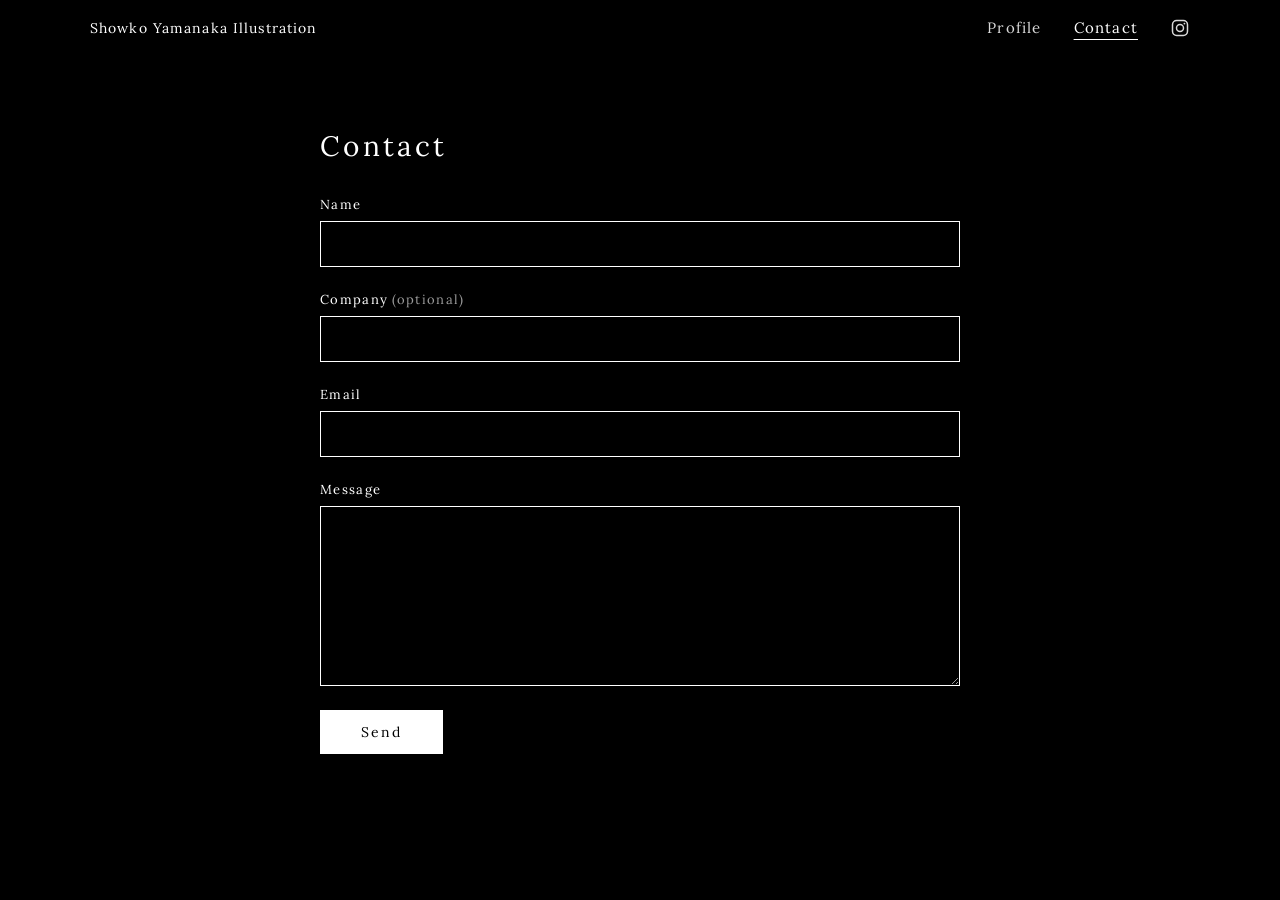
==== contact.html @ 4f4ba909 "Initial commit: Showko Yamanaka Illustration site Scrolling illustration page (index.html) with menu" ====
<!doctype html>
<html lang="ja">
<head>
<meta charset="utf-8">
<meta name="viewport" content="width=device-width, initial-scale=1">
<title>Contact | Showko Yamanaka Illustration</title>
<link rel="preconnect" href="https://fonts.googleapis.com">
<link rel="preconnect" href="https://fonts.gstatic.com" crossorigin>
<link href="https://fonts.googleapis.com/css2?family=Lora:wght@400;500&display=swap" rel="stylesheet">
<link rel="stylesheet" href="site.css">
</head>
<body>
<header class="menubar">
  <div class="title">Showko Yamanaka Illustration</div>
  <nav>
    <a href="profile.html">Profile</a>
    <a href="contact.html" aria-current="page">Contact</a>
    <a class="insta" href="https://www.instagram.com/showkoyamanaka/" target="_blank" rel="noopener noreferrer" aria-label="Instagram">
      <svg viewBox="0 0 24 24" width="20" height="20" fill="none" stroke="currentColor" stroke-width="1.8" aria-hidden="true"><rect x="3" y="3" width="18" height="18" rx="5"/><circle cx="12" cy="12" r="4.2"/><circle cx="17.3" cy="6.7" r="1.1" fill="currentColor" stroke="none"/></svg>
    </a>
  </nav>
</header>

<main class="page">
  <h1>Contact</h1>
  <form class="form" id="contact-form" method="post" novalidate>
    <label>Name
      <input type="text" name="name" autocomplete="name" required>
    </label>
    <label>Company <span style="opacity:.6">(optional)</span>
      <input type="text" name="company" autocomplete="organization">
    </label>
    <label>Email
      <input type="email" name="email" autocomplete="email" required>
    </label>
    <label>Message
      <textarea name="message" required></textarea>
    </label>
    <input class="hp" type="text" name="website" tabindex="-1" autocomplete="off" aria-hidden="true">
    <button type="submit">Send</button>
    <p class="note" id="form-note" role="status" aria-live="polite"></p>
  </form>
</main>

<script>
// ===== 送信先の設定 =====
// 通常は、Send を押すと、入力内容が入ったメールを MAIL_TO 宛てに作成して、お使いのメールソフトで開く(mailto 方式)。
// フォーム受信サービス(例: Formspree の https://formspree.io/f/xxxxxxxx)を使う場合は FORM_ENDPOINT に URL を入れると、
// メールソフトを開かず、ページ上でそのまま送信される。
const MAIL_TO = 'showko_sub_email@yahoo.co.jp';
const FORM_ENDPOINT = '';

const form = document.getElementById('contact-form');
const note = document.getElementById('form-note');
form.addEventListener('submit', async e => {
  e.preventDefault();
  note.textContent = '';
  const data = new FormData(form);
  if (data.get('website')) return;                                  // 隠し欄が埋まっていたら送らない
  const name = (data.get('name') || '').trim(), email = (data.get('email') || '').trim(), message = (data.get('message') || '').trim(), company = (data.get('company') || '').trim();
  if (!name || !message || !/^[^@\s]+@[^@\s]+\.[^@\s]+$/.test(email)) {
    note.textContent = 'Please fill in all fields with a valid email address.';
    return;
  }
  if (!FORM_ENDPOINT) {                                              // mailto 方式: メールソフトを開く
    const subject = 'Contact from ' + name;
    const body = message + '\n\n---\nName: ' + name + '\nEmail: ' + email + (company ? '\nCompany: ' + company : '');
    location.href = 'mailto:' + MAIL_TO + '?subject=' + encodeURIComponent(subject) + '&body=' + encodeURIComponent(body);
    note.textContent = 'Your email app should open with the message ready. Please press send there to finish.';
    return;
  }
  const btn = form.querySelector('button'); btn.disabled = true;
  try {
    const res = await fetch(FORM_ENDPOINT, { method: 'POST', headers: { Accept: 'application/json' }, body: data });
    if (!res.ok) throw new Error(res.status);
    form.reset(); note.textContent = 'Thank you. Your message has been sent.';
  } catch (err) {
    note.textContent = 'Sorry, the message could not be sent. Please try again later.';
  } finally { btn.disabled = false; }
});
</script>
</body>
</html>
---- site.css ----
/* サイト共通: 上のメニューバーと、黒背景のページの基本スタイル */
:root { --menu-h: 56px; --menu-max: 1100px; }  /* --menu-max = メニューバーの中身が横に広がる限界(これより広い画面では中央に寄る) */
html, body { margin: 0; background: #000; color: #fff; }
body { font-family: "Lora", "Hiragino Mincho ProN", "Yu Mincho", serif; }  /* Lora(Google Fonts)。日本語は明朝体で代用 */

/* メニューバー: 黒背景・白文字。上に固定(スクロールしても残る) */
.menubar {
  position: sticky; top: 0; z-index: 100;
  box-sizing: border-box; height: var(--menu-h);
  display: flex; align-items: center; justify-content: space-between; gap: 16px;
  --menu-pad: clamp(16px, 3vw, 32px);
  padding: 0 max(var(--menu-pad), calc((100% - var(--menu-max)) / 2));
  background: #000; color: #fff;
}
.menubar .title { font-size: clamp(12px, 1.8vw, 14px); letter-spacing: .08em; white-space: nowrap; }  /* タイトル(リンクではない) */
.menubar nav { display: flex; gap: clamp(16px, 3vw, 32px); }
.menubar nav a { color: #fff; text-decoration: none; font-size: clamp(13px, 2vw, 15px); letter-spacing: .08em; opacity: .85; transition: opacity .2s; }
.menubar nav a:hover, .menubar nav a:focus-visible, .menubar nav a[aria-current="page"] { opacity: 1; text-decoration: underline; text-underline-offset: 6px; }

.menubar nav .insta { display: inline-flex; align-items: center; }  /* Instagram アイコン(Contact の右隣) */
.menubar nav .insta svg { display: block; }

/* 中身のページ(Profile / Contact)共通 */
.page { max-width: 640px; margin: 0 auto; padding: clamp(32px, 8vw, 72px) 20px 96px; }
.page h1 { font-size: clamp(22px, 4vw, 28px); font-weight: 400; letter-spacing: .12em; margin: 0 0 32px; }

/* フォーム */
.form label { display: block; margin: 0 0 24px; font-size: 13px; letter-spacing: .1em; }
.form input, .form textarea {
  display: block; width: 100%; box-sizing: border-box; margin-top: 8px; padding: 12px 14px;
  background: #000; color: #fff; border: 1px solid #fff; border-radius: 0;
  font: inherit; font-size: 16px; letter-spacing: .04em;
}
.form textarea { min-height: 180px; resize: vertical; }
.form input:focus, .form textarea:focus { outline: 2px solid #fff; outline-offset: 2px; }
.form button {
  padding: 12px 40px; background: #fff; color: #000; border: 1px solid #fff; border-radius: 0;
  font: inherit; font-size: 14px; letter-spacing: .14em; cursor: pointer; transition: background .2s, color .2s;
}
.form button:hover:not(:disabled), .form button:focus-visible { background: #000; color: #fff; }
.form button:disabled { opacity: .5; cursor: default; }
.form .note { margin: 20px 0 0; font-size: 14px; line-height: 1.7; min-height: 1.7em; }
.hp { position: absolute; left: -9999px; }   /* スパム対策の隠し欄(人は入力しない) */
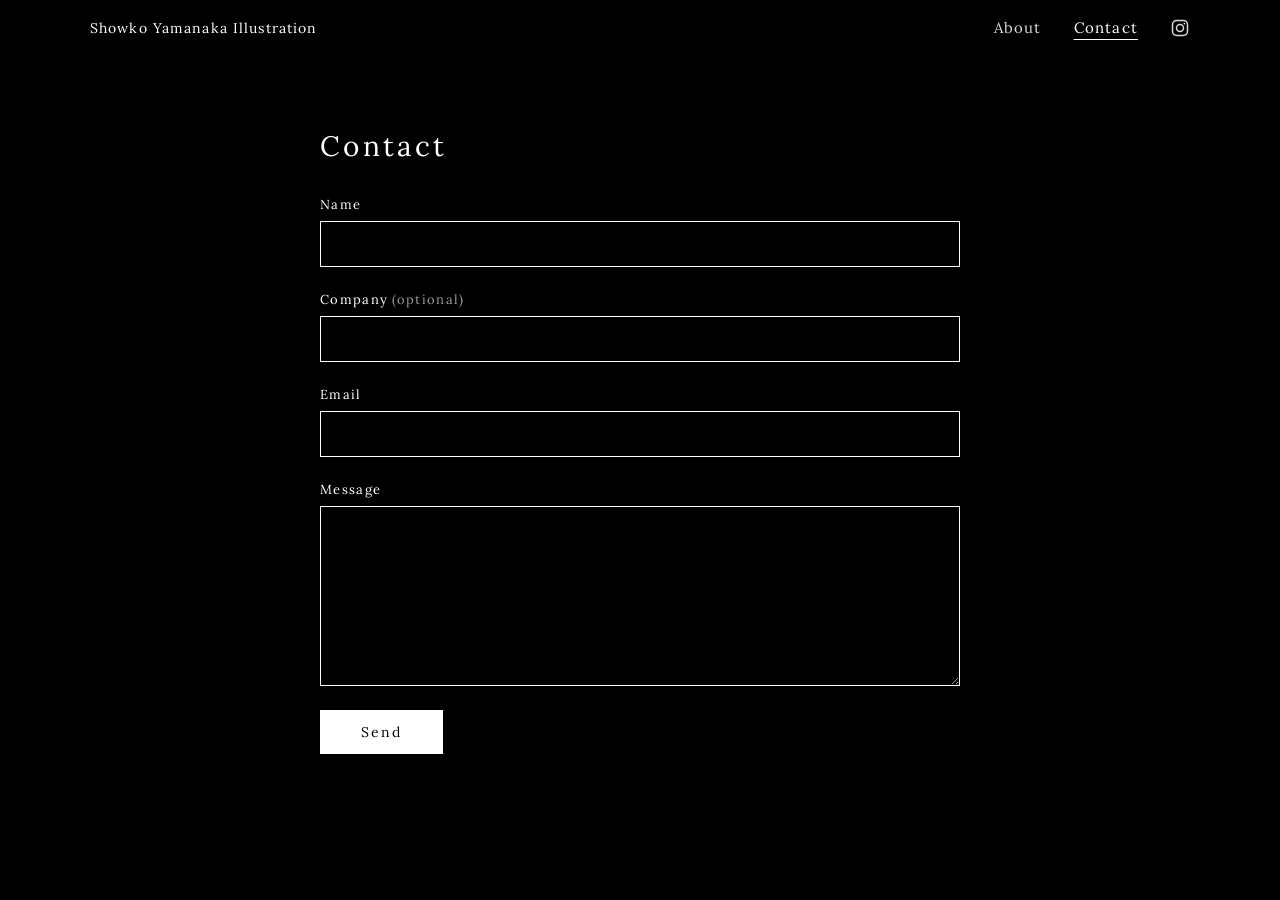
==== commit ca74f47c: "About ページを追加(メニューの Profile を About に変更) - about.html: 日本語と英語のプロフィール、お問い合わせへの案内 - profile.html は abou" ====
--- a/contact.html
+++ b/contact.html
@@ -13,7 +13,7 @@
 <header class="menubar">
   <div class="title">Showko Yamanaka Illustration</div>
   <nav>
-    <a href="profile.html">Profile</a>
+    <a href="about.html">About</a>
     <a href="contact.html" aria-current="page">Contact</a>
     <a class="insta" href="https://www.instagram.com/showkoyamanaka/" target="_blank" rel="noopener noreferrer" aria-label="Instagram">
       <svg viewBox="0 0 24 24" width="20" height="20" fill="none" stroke="currentColor" stroke-width="1.8" aria-hidden="true"><rect x="3" y="3" width="18" height="18" rx="5"/><circle cx="12" cy="12" r="4.2"/><circle cx="17.3" cy="6.7" r="1.1" fill="currentColor" stroke="none"/></svg>
--- a/site.css
+++ b/site.css
@@ -41,3 +41,12 @@
 .form button:disabled { opacity: .5; cursor: default; }
 .form .note { margin: 20px 0 0; font-size: 14px; line-height: 1.7; min-height: 1.7em; }
 .hp { position: absolute; left: -9999px; }   /* スパム対策の隠し欄(人は入力しない) */
+
+/* About ページ */
+.about p { margin: 0 0 1.4em; font-size: 15px; line-height: 2; letter-spacing: .04em; }
+.about section[lang="en"] p { line-height: 1.8; letter-spacing: .02em; }
+.about .lead { font-size: clamp(16px, 2.6vw, 19px); letter-spacing: .12em; margin-bottom: 1.8em; }  /* 冒頭のキャッチコピー */
+.about .contact { margin-top: 2em; }
+.about a { color: #fff; text-underline-offset: 4px; }
+.about a:hover, .about a:focus-visible { opacity: .75; }
+.about hr { border: 0; border-top: 1px solid rgba(255, 255, 255, .35); margin: 56px 0; width: 48px; }  /* 日本語と英語の区切りの短い線 */
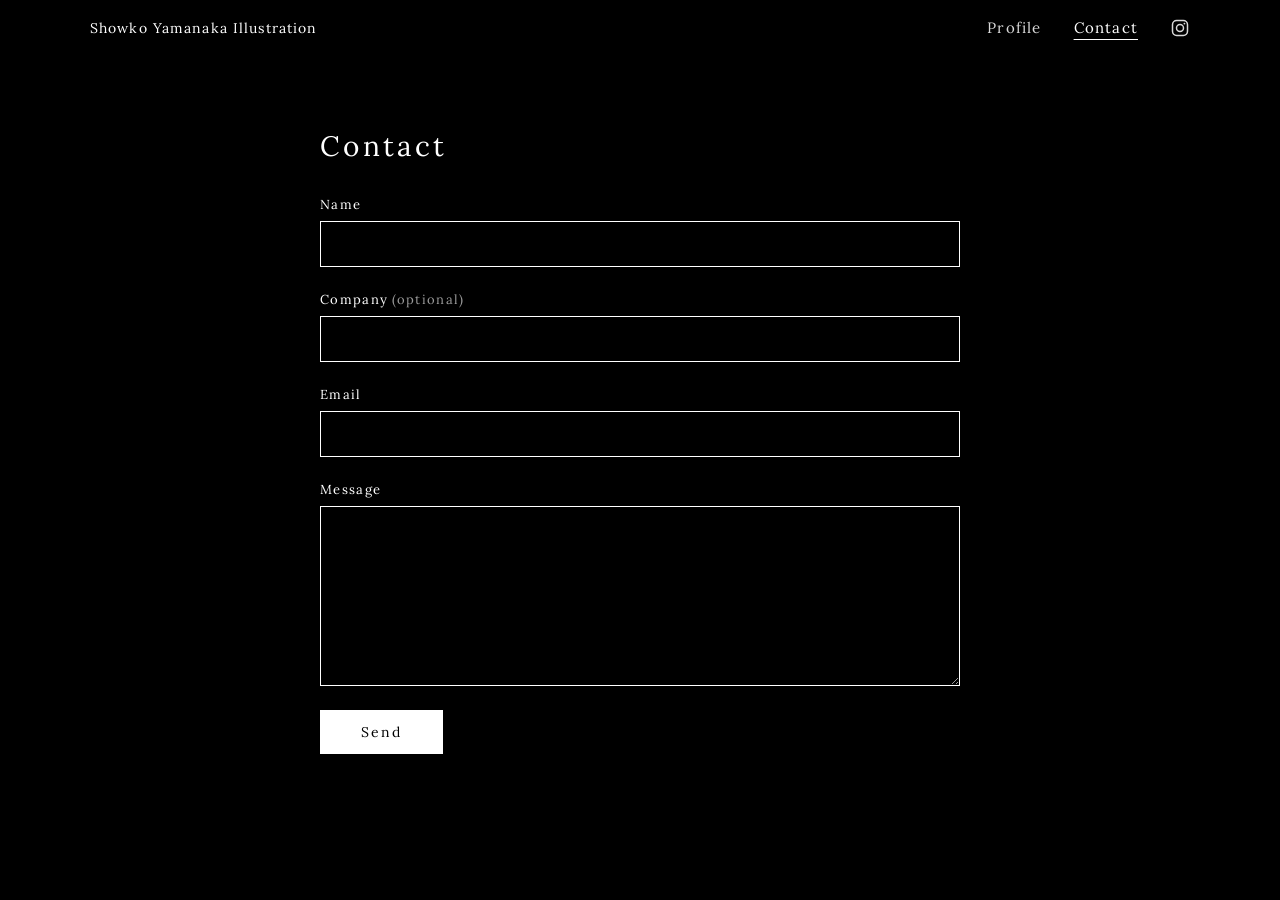
==== commit 7f62d5d6: "About ではなく Profile ページとして作り直し - 内容を profile.html に移し、見出し・メニューを Profile に戻す - about.html を削除  Co-Auth" ====
--- a/contact.html
+++ b/contact.html
@@ -13,7 +13,7 @@
 <header class="menubar">
   <div class="title">Showko Yamanaka Illustration</div>
   <nav>
-    <a href="about.html">About</a>
+    <a href="profile.html">Profile</a>
     <a href="contact.html" aria-current="page">Contact</a>
     <a class="insta" href="https://www.instagram.com/showkoyamanaka/" target="_blank" rel="noopener noreferrer" aria-label="Instagram">
       <svg viewBox="0 0 24 24" width="20" height="20" fill="none" stroke="currentColor" stroke-width="1.8" aria-hidden="true"><rect x="3" y="3" width="18" height="18" rx="5"/><circle cx="12" cy="12" r="4.2"/><circle cx="17.3" cy="6.7" r="1.1" fill="currentColor" stroke="none"/></svg>
--- a/site.css
+++ b/site.css
@@ -42,11 +42,11 @@
 .form .note { margin: 20px 0 0; font-size: 14px; line-height: 1.7; min-height: 1.7em; }
 .hp { position: absolute; left: -9999px; }   /* スパム対策の隠し欄(人は入力しない) */
 
-/* About ページ */
-.about p { margin: 0 0 1.4em; font-size: 15px; line-height: 2; letter-spacing: .04em; }
-.about section[lang="en"] p { line-height: 1.8; letter-spacing: .02em; }
-.about .lead { font-size: clamp(16px, 2.6vw, 19px); letter-spacing: .12em; margin-bottom: 1.8em; }  /* 冒頭のキャッチコピー */
-.about .contact { margin-top: 2em; }
-.about a { color: #fff; text-underline-offset: 4px; }
-.about a:hover, .about a:focus-visible { opacity: .75; }
-.about hr { border: 0; border-top: 1px solid rgba(255, 255, 255, .35); margin: 56px 0; width: 48px; }  /* 日本語と英語の区切りの短い線 */
+/* Profile ページ */
+.profile p { margin: 0 0 1.4em; font-size: 15px; line-height: 2; letter-spacing: .04em; }
+.profile section[lang="en"] p { line-height: 1.8; letter-spacing: .02em; }
+.profile .lead { font-size: clamp(16px, 2.6vw, 19px); letter-spacing: .12em; margin-bottom: 1.8em; }  /* 冒頭のキャッチコピー */
+.profile .contact { margin-top: 2em; }
+.profile a { color: #fff; text-underline-offset: 4px; }
+.profile a:hover, .profile a:focus-visible { opacity: .75; }
+.profile hr { border: 0; border-top: 1px solid rgba(255, 255, 255, .35); margin: 56px 0; width: 48px; }  /* 日本語と英語の区切りの短い線 */
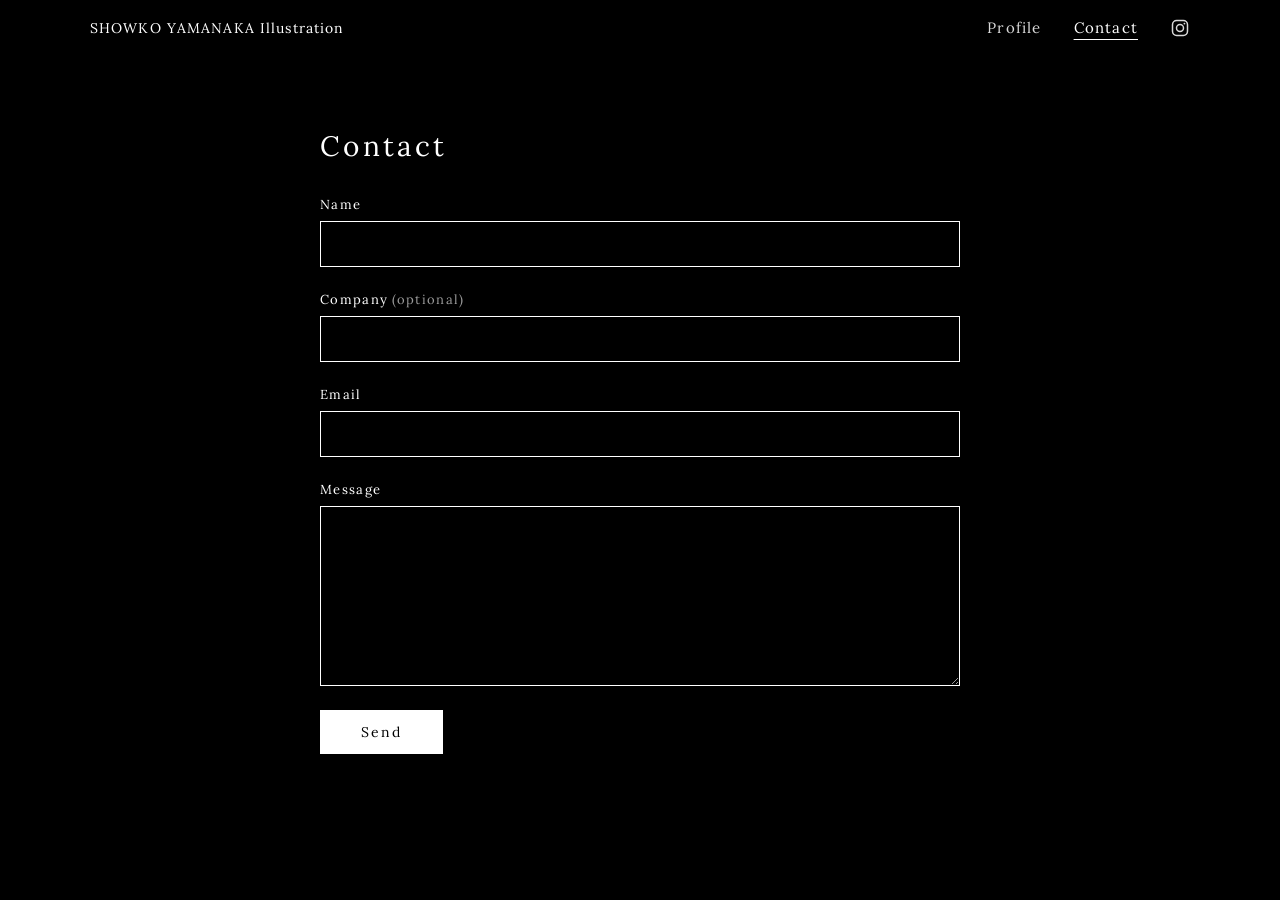
==== commit ec470968: "メニューのタイトルを SHOWKO YAMANAKA Illustration に 狭いスマホ(420px 以下)では、メニューバーの文字と間隔を詰めて 1 行に収める  Co-Authored-By" ====
--- a/contact.html
+++ b/contact.html
@@ -11,7 +11,7 @@
 </head>
 <body>
 <header class="menubar">
-  <div class="title">Showko Yamanaka Illustration</div>
+  <a class="title" href="index.html">SHOWKO YAMANAKA Illustration</a>
   <nav>
     <a href="profile.html">Profile</a>
     <a href="contact.html" aria-current="page">Contact</a>
--- a/site.css
+++ b/site.css
@@ -12,7 +12,15 @@
   padding: 0 max(var(--menu-pad), calc((100% - var(--menu-max)) / 2));
   background: #000; color: #fff;
 }
-.menubar .title { font-size: clamp(12px, 1.8vw, 14px); letter-spacing: .08em; white-space: nowrap; }  /* タイトル(リンクではない) */
+.menubar .title { font-size: clamp(12px, 1.8vw, 14px); letter-spacing: .08em; white-space: nowrap; color: #fff; text-decoration: none; }  /* タイトル(クリックでトップ index.html へ戻る) */
+.menubar .title:hover, .menubar .title:focus-visible { opacity: .75; }
+/* 幅の狭いスマホでは、タイトルとメニューの文字・間隔を詰めて、1 行に収める(大文字のタイトルが長いため) */
+@media (max-width: 420px) {
+  .menubar { gap: 10px; }
+  .menubar .title { font-size: 10.5px; letter-spacing: .03em; }
+  .menubar nav { gap: 12px; }
+  .menubar nav a { font-size: 12.5px; letter-spacing: .04em; }
+}
 .menubar nav { display: flex; gap: clamp(16px, 3vw, 32px); }
 .menubar nav a { color: #fff; text-decoration: none; font-size: clamp(13px, 2vw, 15px); letter-spacing: .08em; opacity: .85; transition: opacity .2s; }
 .menubar nav a:hover, .menubar nav a:focus-visible, .menubar nav a[aria-current="page"] { opacity: 1; text-decoration: underline; text-underline-offset: 6px; }
@@ -43,10 +51,15 @@
 .hp { position: absolute; left: -9999px; }   /* スパム対策の隠し欄(人は入力しない) */
 
 /* Profile ページ */
+/* 日本語は、<wbr> を入れた文節の区切りでだけ改行する(単語の途中で折り返さない)。入りきらない長い語は、例外として途中で折り返す */
+.profile section[lang="ja"] p { word-break: keep-all; overflow-wrap: anywhere; }
+.vh { position: absolute; width: 1px; height: 1px; margin: -1px; padding: 0; overflow: hidden; clip: rect(0 0 0 0); white-space: nowrap; border: 0; }  /* 画面には見せず、読み上げ用に残す */
 .profile p { margin: 0 0 1.4em; font-size: 15px; line-height: 2; letter-spacing: .04em; }
 .profile section[lang="en"] p { line-height: 1.8; letter-spacing: .02em; }
-.profile .lead { font-size: clamp(16px, 2.6vw, 19px); letter-spacing: .12em; margin-bottom: 1.8em; }  /* 冒頭のキャッチコピー */
+.profile .lead { font-size: clamp(16px, 2.6vw, 19px); letter-spacing: .12em; margin-bottom: 1.8em; text-align: center; padding-left: .12em; }  /* 冒頭のキャッチコピー(中央揃え。padding-left は字間による右寄りを打ち消す) */
+.profile .photo { display: block; width: min(200px, 50vw); aspect-ratio: 1; object-fit: cover; background: #888; margin: 0 auto 24px; }  /* 名前の上の画像(200px の正方形、中央揃え) */
+.profile .name { font-size: 17px; letter-spacing: .16em; margin-bottom: 1.8em; text-align: center; padding-left: .16em; }  /* 名前(中央揃え。padding-left は字間による右寄りを打ち消す。margin-bottom = 下の本文との間) */
 .profile .contact { margin-top: 2em; }
-.profile a { color: #fff; text-underline-offset: 4px; }
+.profile a { color: #fff; text-underline-offset: 4px; text-decoration-thickness: 1px; text-decoration-color: rgba(255, 255, 255, .35); }  /* 下線: 太さ 1px、白の透明度 35%(.35 を大きくすると濃くなる) */
 .profile a:hover, .profile a:focus-visible { opacity: .75; }
-.profile hr { border: 0; border-top: 1px solid rgba(255, 255, 255, .35); margin: 56px 0; width: 48px; }  /* 日本語と英語の区切りの短い線 */
+.profile section + section { margin-top: 64px; }  /* 日本語と英語の間の余白 */
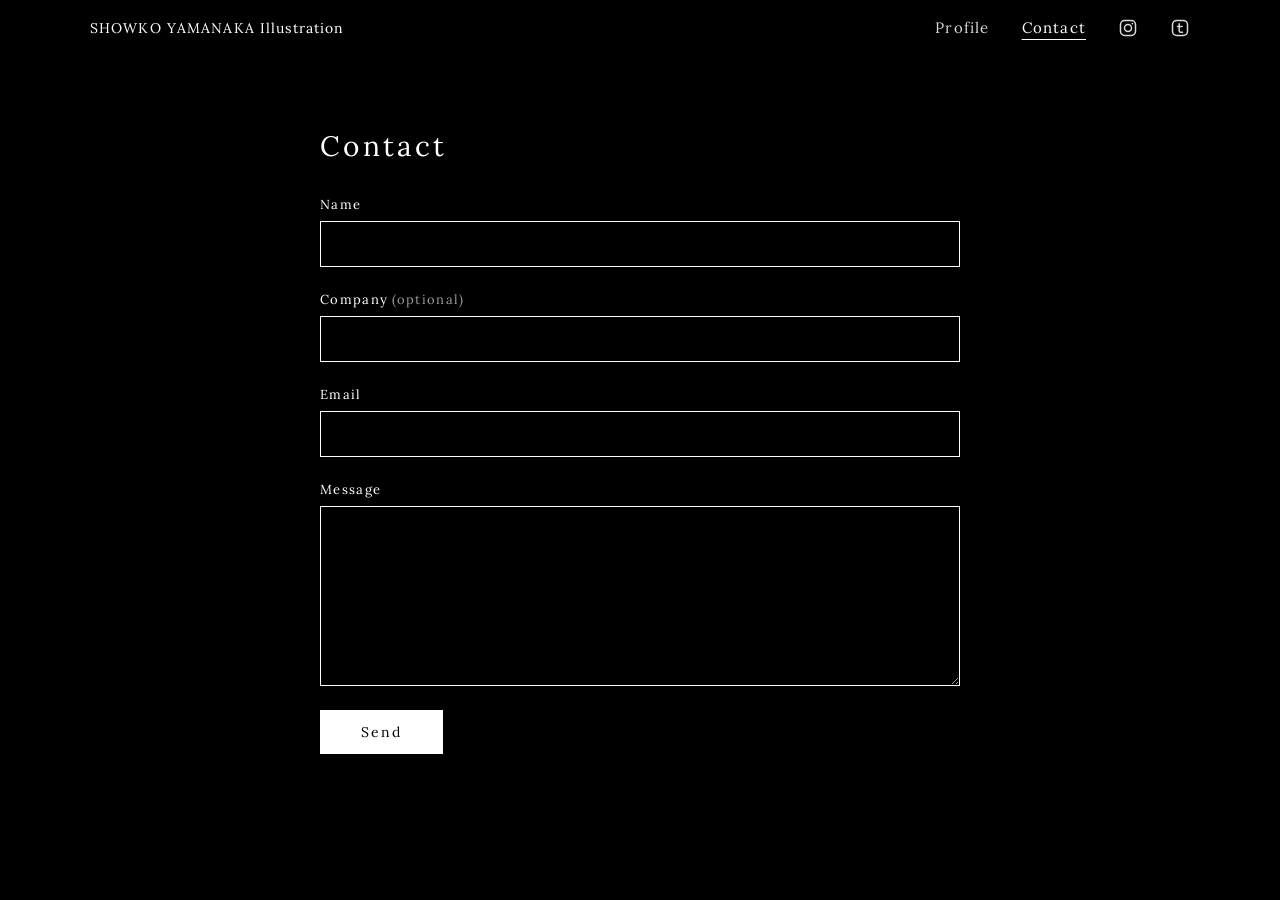
==== commit bd2dd558: "メニューに Tumblr のアイコンを追加(Instagram の右) 狭いスマホでも 1 行に収まるよう、420px 以下で余白とアイコンを詰め、380px 以下ではタイトルを 2 行に  Co-A" ====
--- a/contact.html
+++ b/contact.html
@@ -11,12 +11,15 @@
 </head>
 <body>
 <header class="menubar">
-  <a class="title" href="index.html">SHOWKO YAMANAKA Illustration</a>
+  <a class="title" href="index.html">SHOWKO YAMANAKA <span class="sub">Illustration</span></a>
   <nav>
     <a href="profile.html">Profile</a>
     <a href="contact.html" aria-current="page">Contact</a>
     <a class="insta" href="https://www.instagram.com/showkoyamanaka/" target="_blank" rel="noopener noreferrer" aria-label="Instagram">
       <svg viewBox="0 0 24 24" width="20" height="20" fill="none" stroke="currentColor" stroke-width="1.8" aria-hidden="true"><rect x="3" y="3" width="18" height="18" rx="5"/><circle cx="12" cy="12" r="4.2"/><circle cx="17.3" cy="6.7" r="1.1" fill="currentColor" stroke="none"/></svg>
+    </a>
+    <a class="insta" href="https://sh0wk0.tumblr.com/" target="_blank" rel="noopener noreferrer" aria-label="Tumblr">  <!-- Tumblr(小文字の t の形) -->
+      <svg viewBox="0 0 24 24" width="20" height="20" fill="none" stroke="currentColor" stroke-width="1.8" stroke-linecap="round" stroke-linejoin="round" aria-hidden="true"><rect x="3" y="3" width="18" height="18" rx="5"/><path d="M11 7v8.2a1.8 1.8 0 0 0 1.8 1.8H15"/><path d="M9 10.2h5.5"/></svg>
     </a>
   </nav>
 </header>
--- a/site.css
+++ b/site.css
@@ -16,16 +16,22 @@
 .menubar .title:hover, .menubar .title:focus-visible { opacity: .75; }
 /* 幅の狭いスマホでは、タイトルとメニューの文字・間隔を詰めて、1 行に収める(大文字のタイトルが長いため) */
 @media (max-width: 420px) {
-  .menubar { gap: 10px; }
-  .menubar .title { font-size: 10.5px; letter-spacing: .03em; }
-  .menubar nav { gap: 12px; }
-  .menubar nav a { font-size: 12.5px; letter-spacing: .04em; }
+  .menubar { gap: 8px; padding: 0 12px; }
+  .menubar .title { font-size: 10px; letter-spacing: .02em; }
+  .menubar nav { gap: 10px; }
+  .menubar nav a { font-size: 12px; letter-spacing: .03em; }
+  .menubar nav .insta svg { width: 18px; height: 18px; }
+}
+/* さらに狭いスマホ(380px 以下)では、タイトルを「SHOWKO YAMANAKA / Illustration」の 2 行にする */
+@media (max-width: 380px) {
+  .menubar .title { line-height: 1.3; font-size: 10.5px; }
+  .menubar .title .sub { display: block; }  /* Illustration を 2 行目に */
 }
 .menubar nav { display: flex; gap: clamp(16px, 3vw, 32px); }
 .menubar nav a { color: #fff; text-decoration: none; font-size: clamp(13px, 2vw, 15px); letter-spacing: .08em; opacity: .85; transition: opacity .2s; }
 .menubar nav a:hover, .menubar nav a:focus-visible, .menubar nav a[aria-current="page"] { opacity: 1; text-decoration: underline; text-underline-offset: 6px; }
 
-.menubar nav .insta { display: inline-flex; align-items: center; }  /* Instagram アイコン(Contact の右隣) */
+.menubar nav .insta { display: inline-flex; align-items: center; }  /* SNS のアイコン(Instagram、Tumblr) */
 .menubar nav .insta svg { display: block; }
 
 /* 中身のページ(Profile / Contact)共通 */
@@ -56,8 +62,11 @@
 .vh { position: absolute; width: 1px; height: 1px; margin: -1px; padding: 0; overflow: hidden; clip: rect(0 0 0 0); white-space: nowrap; border: 0; }  /* 画面には見せず、読み上げ用に残す */
 .profile p { margin: 0 0 1.4em; font-size: 15px; line-height: 2; letter-spacing: .04em; }
 .profile section[lang="en"] p { line-height: 1.8; letter-spacing: .02em; }
-.profile .lead { font-size: clamp(16px, 2.6vw, 19px); letter-spacing: .12em; margin-bottom: 1.8em; text-align: center; padding-left: .12em; }  /* 冒頭のキャッチコピー(中央揃え。padding-left は字間による右寄りを打ち消す) */
-.profile .photo { display: block; width: min(200px, 50vw); aspect-ratio: 1; object-fit: cover; background: #888; margin: 0 auto 24px; }  /* 名前の上の画像(200px の正方形、中央揃え) */
+.page.profile { padding-top: 0; }  /* 画像をメニューバーのすぐ下(ページの最上部)に置く */
+.profile .hero { position: relative; width: 100vw; margin: 0 0 24px calc(50% - 50vw); }  /* 名前の上の画像の枠(ブラウザの左右いっぱい) */
+.profile .photo { display: block; width: 100%; max-width: none; height: auto; }  /* 横長の絵(比率はそのまま) */
+.profile .lead { font-size: clamp(15px, 2.6vw, 19px); letter-spacing: .12em; text-align: center; padding-left: .12em; margin: 0 0 1.6em; }  /* キャッチコピー(画像の下、中央揃え。padding-left は字間による右寄りを打ち消す) */
+.profile-page { overflow-x: clip; }  /* 100vw にスクロールバーの幅が含まれる分、横にはみ出さないよう切る(sticky のメニューは効いたまま) */
 .profile .name { font-size: 17px; letter-spacing: .16em; margin-bottom: 1.8em; text-align: center; padding-left: .16em; }  /* 名前(中央揃え。padding-left は字間による右寄りを打ち消す。margin-bottom = 下の本文との間) */
 .profile .contact { margin-top: 2em; }
 .profile a { color: #fff; text-underline-offset: 4px; text-decoration-thickness: 1px; text-decoration-color: rgba(255, 255, 255, .35); }  /* 下線: 太さ 1px、白の透明度 35%(.35 を大きくすると濃くなる) */
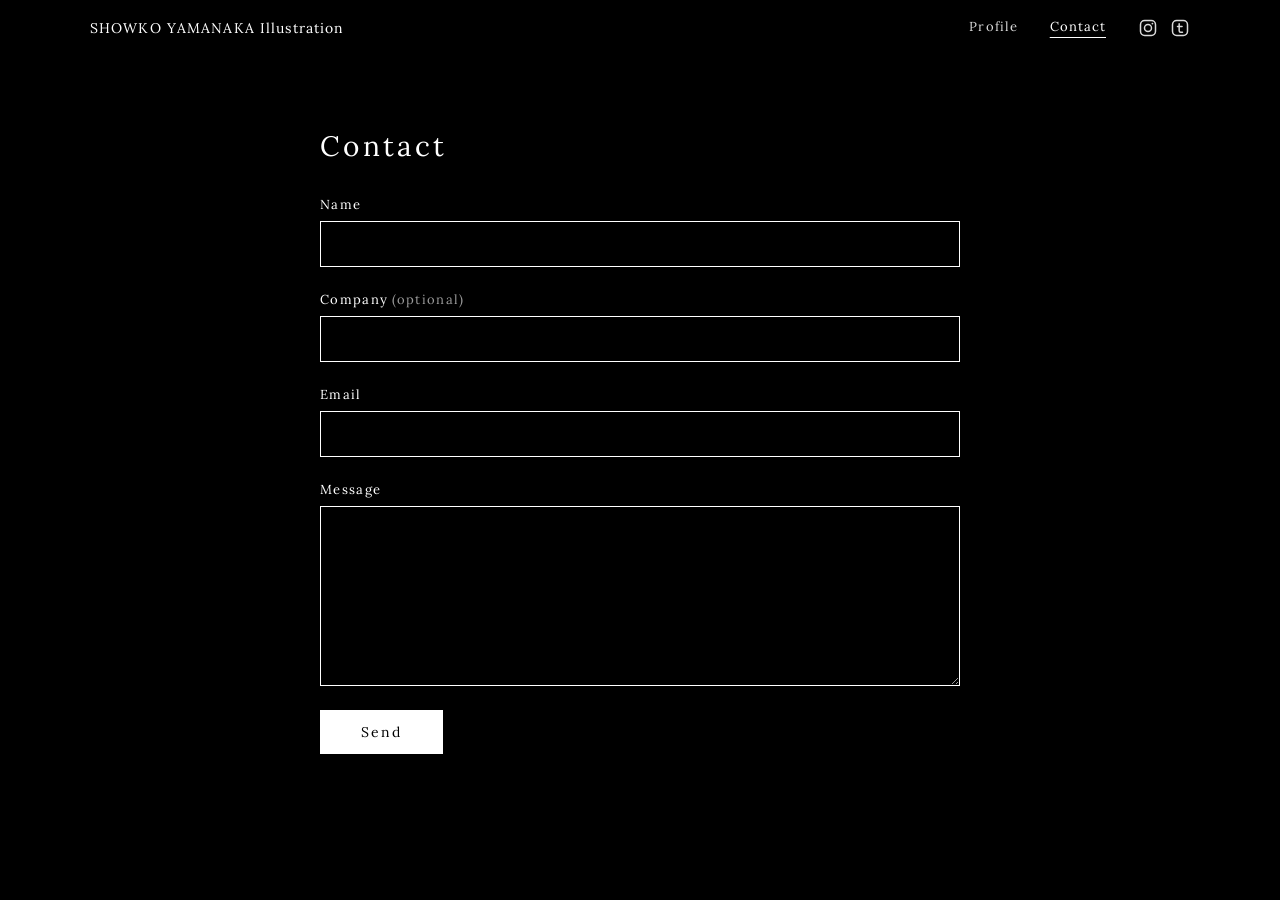
==== commit d960b964: "site.css の読み込みに版番号(?v=)をつけ、更新時に古い CSS が使われないように Co-Authored-By: Claude Sonnet 5.5 <noreply@anthropic" ====
--- a/contact.html
+++ b/contact.html
@@ -7,7 +7,7 @@
 <link rel="preconnect" href="https://fonts.googleapis.com">
 <link rel="preconnect" href="https://fonts.gstatic.com" crossorigin>
 <link href="https://fonts.googleapis.com/css2?family=Lora:wght@400;500&display=swap" rel="stylesheet">
-<link rel="stylesheet" href="site.css">
+<link rel="stylesheet" href="site.css?v=20261128">  <!-- ?v= は、site.css を直したら日付に変える(ブラウザに古い CSS を使わせないため) -->
 </head>
 <body>
 <header class="menubar">
--- a/site.css
+++ b/site.css
@@ -14,25 +14,28 @@
 }
 .menubar .title { font-size: clamp(12px, 1.8vw, 14px); letter-spacing: .08em; white-space: nowrap; color: #fff; text-decoration: none; }  /* タイトル(クリックでトップ index.html へ戻る) */
 .menubar .title:hover, .menubar .title:focus-visible { opacity: .75; }
+.menubar nav { display: flex; gap: clamp(16px, 3vw, 32px); }
+.menubar nav a { color: #fff; text-decoration: none; font-size: clamp(12px, 1.6vw, 13px); letter-spacing: .08em; opacity: .85; transition: opacity .2s; }
+.menubar nav a:hover, .menubar nav a:focus-visible, .menubar nav a[aria-current="page"] { opacity: 1; text-decoration: underline; text-underline-offset: 6px; }
+
+.menubar nav .insta { display: inline-flex; align-items: center; }  /* SNS のアイコン(Instagram、Tumblr) */
+.menubar nav .insta svg { display: block; }
+.menubar nav .insta + .insta { margin-left: calc(12px - clamp(16px, 3vw, 32px)); }  /* アイコン同士の間だけ詰める(12px = アイコンの間隔) */
+
 /* 幅の狭いスマホでは、タイトルとメニューの文字・間隔を詰めて、1 行に収める(大文字のタイトルが長いため) */
 @media (max-width: 420px) {
   .menubar { gap: 8px; padding: 0 12px; }
   .menubar .title { font-size: 10px; letter-spacing: .02em; }
   .menubar nav { gap: 10px; }
-  .menubar nav a { font-size: 12px; letter-spacing: .03em; }
+  .menubar nav a { font-size: 11px; letter-spacing: .03em; }
   .menubar nav .insta svg { width: 18px; height: 18px; }
+  .menubar nav .insta + .insta { margin-left: -4px; }  /* アイコンの間隔 6px(10px - 4px) */
 }
-/* さらに狭いスマホ(380px 以下)では、タイトルを「SHOWKO YAMANAKA / Illustration」の 2 行にする */
-@media (max-width: 380px) {
+/* さらに狭いスマホ(350px 以下)では、タイトルを「SHOWKO YAMANAKA / Illustration」の 2 行にする */
+@media (max-width: 350px) {
   .menubar .title { line-height: 1.3; font-size: 10.5px; }
   .menubar .title .sub { display: block; }  /* Illustration を 2 行目に */
 }
-.menubar nav { display: flex; gap: clamp(16px, 3vw, 32px); }
-.menubar nav a { color: #fff; text-decoration: none; font-size: clamp(13px, 2vw, 15px); letter-spacing: .08em; opacity: .85; transition: opacity .2s; }
-.menubar nav a:hover, .menubar nav a:focus-visible, .menubar nav a[aria-current="page"] { opacity: 1; text-decoration: underline; text-underline-offset: 6px; }
-
-.menubar nav .insta { display: inline-flex; align-items: center; }  /* SNS のアイコン(Instagram、Tumblr) */
-.menubar nav .insta svg { display: block; }
 
 /* 中身のページ(Profile / Contact)共通 */
 .page { max-width: 640px; margin: 0 auto; padding: clamp(32px, 8vw, 72px) 20px 96px; }
